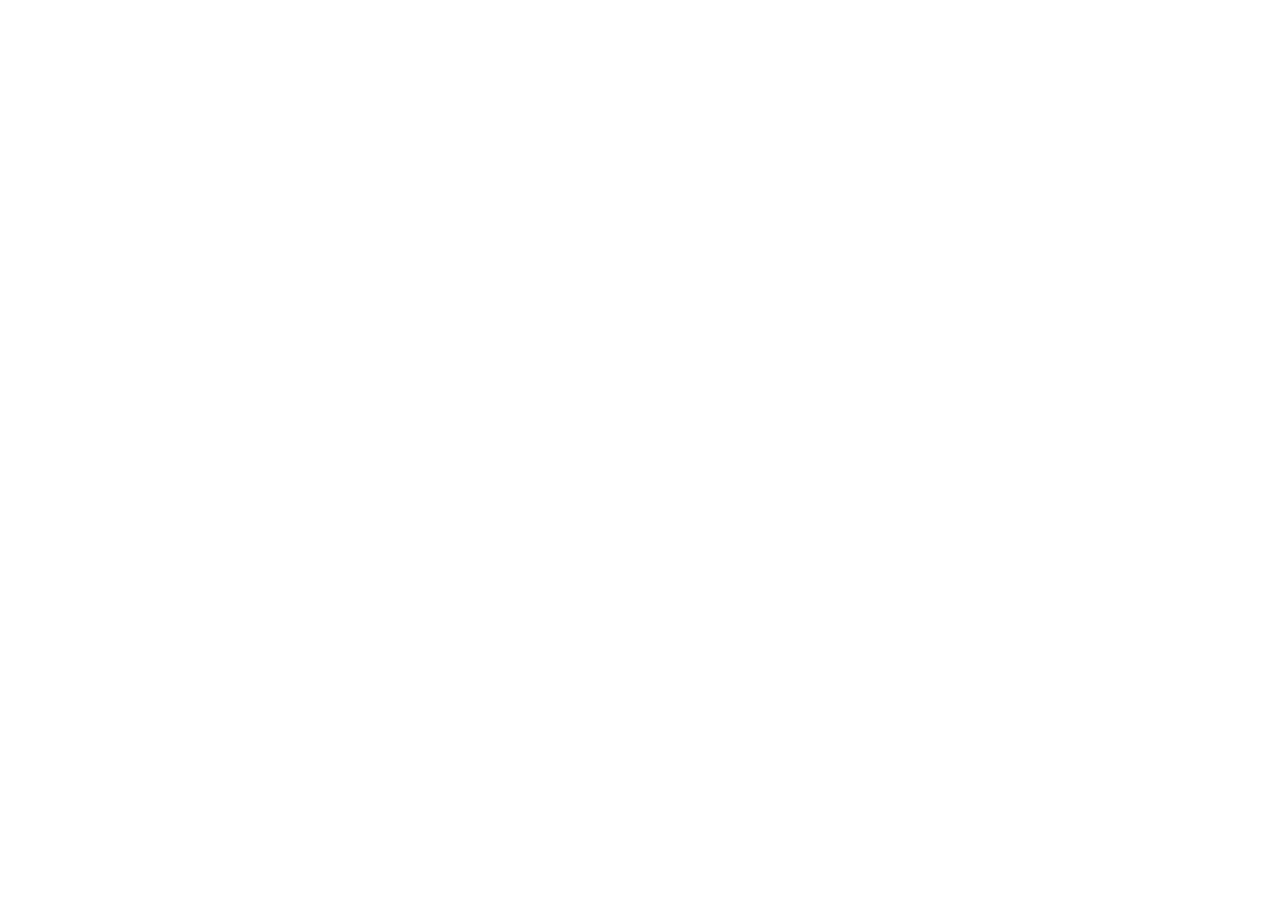
==== 09-Proyecto-Final/index.html @ 2a0a5c34 "Initial commit" ====
<!doctype html>
<html lang="es">
  <head>
    <meta charset="UTF-8" />
    <meta name="viewport" content="width=device-width, initial-scale=1.0" />
    <title>Appwise Music - Proyecto Final</title>
    <link rel="stylesheet" href="style.css" />
  </head>
  <body></body>
</html>
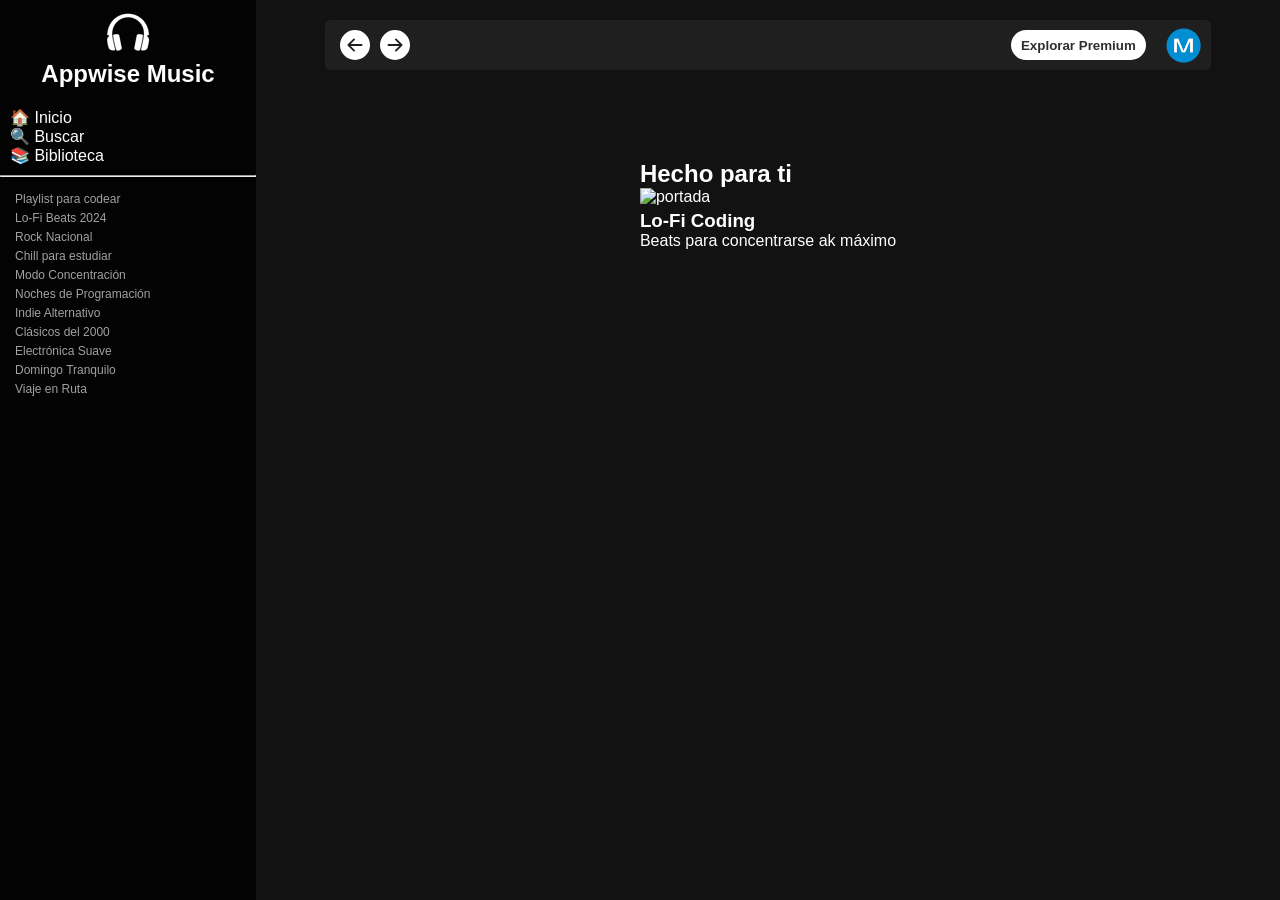
==== commit f6466649: "Proyecto Final: maquetado html y diseño de aside y main" ====
--- a/09-Proyecto-Final/index.html
+++ b/09-Proyecto-Final/index.html
@@ -6,5 +6,83 @@
     <title>Appwise Music - Proyecto Final</title>
     <link rel="stylesheet" href="style.css" />
   </head>
-  <body></body>
+  <body>
+    <article class="contenedor">
+      
+          <aside>
+            <div class="titulo-navbar">
+              <img src="assets/logo.png" alt="logo" width="50px" class="img-logo">
+              <h2>Appwise Music</h2>
+            </div>
+      
+            <ol class="ref-navbar">
+              <li><a href="#">🏠 Inicio</a></li>
+              <li><a href="#">🔍 Buscar</a></li>
+              <li><a href="#">📚 Biblioteca</a></li>
+            </ol>
+      
+            <hr>
+      
+            <ul class="listas-navbar">
+              <li>Playlist para codear</li>
+              <li>Lo-Fi Beats 2024</li>
+              <li>Rock Nacional</li>
+              <li>Chill para estudiar</li>
+              <li>Modo Concentración</li>
+              <li>Noches de Programación</li>
+              <li>Indie Alternativo</li>
+              <li>Clásicos del 2000</li>
+              <li>Electrónica Suave</li>
+              <li>Domingo Tranquilo</li>
+              <li>Viaje en Ruta</li>
+            </ul>
+          </aside>
+      
+      
+          <main>
+            <nav>
+              <div class="flechas">
+                <svg xmlns="http://www.w3.org/2000/svg" width="30" height="30" fill="currentColor" class="bi bi-arrow-left-circle-fill" viewBox="0 0 16 16">
+        <path d="M8 0a8 8 0 1 0 0 16A8 8 0 0 0 8 0m3.5 7.5a.5.5 0 0 1 0 1H5.707l2.147 2.146a.5.5 0 0 1-.708.708l-3-3a.5.5 0 0 1 0-.708l3-3a.5.5 0 1 1 .708.708L5.707 7.5z"/></svg>
+                <svg xmlns="http://www.w3.org/2000/svg" width="30" height="30" fill="currentColor" class="bi bi-arrow-right-circle-fill" viewBox="0 0 16 16">
+        <path d="M8 0a8 8 0 1 1 0 16A8 8 0 0 1 8 0M4.5 7.5a.5.5 0 0 0 0 1h5.793l-2.147 2.146a.5.5 0 0 0 .708.708l3-3a.5.5 0 0 0 0-.708l-3-3a.5.5 0 1 0-.708.708L10.293 7.5z"/></svg>
+              </div>
+      
+              <div class="perfil">
+                <button class="btn-premium">
+                  <h4>Explorar Premium</h4>
+                </button>
+                <img src="assets/perfil.png" alt="perfil" class="img-perfil" height="35">
+              </div>
+            </nav>
+      
+            <section class="inicio">
+              <h2>Hecho para ti</h2> 
+      
+              <div class="playlists">
+                <img src="" alt="portada">
+                <h3>Lo-Fi Coding</h3>
+                <p>Beats para concentrarse ak máximo</p>
+              </div>
+            </section>
+          </main>
+
+    </article>
+
+<!--           <footer>
+            <div class="footer-playlist">
+              <img src="" alt="portada">
+              <div>
+                <h4>Bug en Producción</h4>
+                <p>Los Programadores</p>
+              </div>
+            </div>
+      
+            <audio controls class="cancion">
+              <source src="assets/duki.mp3" type="audio/mpeg">
+              Tu navegador no soporta audio.
+            </audio>
+          </footer> -->
+
+  </body>
 </html>
--- a/09-Proyecto-Final/style.css
+++ b/09-Proyecto-Final/style.css
@@ -0,0 +1,121 @@
+*{
+    list-style: none;
+    text-decoration: none;
+    padding: 0;
+    margin: 0;
+    overflow: hidden;
+
+
+    font-family: 'Lucida Sans', 'Lucida Sans Regular', 'Lucida Grande', 'Lucida Sans Unicode', Geneva, Verdana, sans-serif;
+    color: white;
+}
+
+body{
+    background-color: #121212;
+}
+
+.contenedor{
+    display: grid;
+    grid-template-columns: 20% 1fr;
+}
+
+/* --------------------------------
+ASIDE NAVBAR
+----------------------------- */
+
+aside{
+    background-color: #030303;
+    height: 100vh;
+}
+
+.titulo-navbar{
+    display: flex;
+    flex-direction: column;
+    align-items: center;
+    text-align: center;
+    flex-wrap: wrap;
+
+    margin: 10px;
+    margin-bottom: 20px;
+}
+
+.ref-navbar{
+    margin: 10px;
+}
+
+.listas-navbar{
+    margin: 10px;
+}
+
+.listas-navbar li{
+    margin: 5px;
+    font-size: 12px;
+    color: #a1a1a1;
+}
+
+/* --------------------------------
+MAIN
+----------------------------- */
+main{
+    display: flex;
+    flex-direction: column;
+    align-items: center;
+    padding: 20px;
+    gap: 10vh;
+}
+
+/* ------
+NAV MAIN
+---------- */
+nav{
+    width: 90%;
+    height: 50px;
+    border-radius: 5px;
+    background-color: #1f1f1f;
+
+    display: flex;
+    justify-content: space-between;
+}
+
+.flechas{
+    display: flex;
+    height: 100%;
+    align-items: center;
+    margin-left: 10px;
+}
+
+svg{
+    display: flex;
+    margin: 0 5px;
+}
+
+.perfil{
+    display: flex;
+    align-items: center;
+    margin-right: 10px;
+    gap: 20px;
+}
+
+.btn-premium{
+    height: 30px;
+    border-radius: 20px;
+    border: none;
+    background-color: white;
+    padding: 10px;
+    display: flex;
+    align-items: center;
+}
+
+.btn-premium h4{
+    color: rgb(46, 46, 46);
+    font-family: Verdana, Geneva, Tahoma, sans-serif;
+}
+
+/* ------
+INICIO MAIN
+---------- */
+
+
+/* --------------------------------
+FOOTER
+----------------------------- */
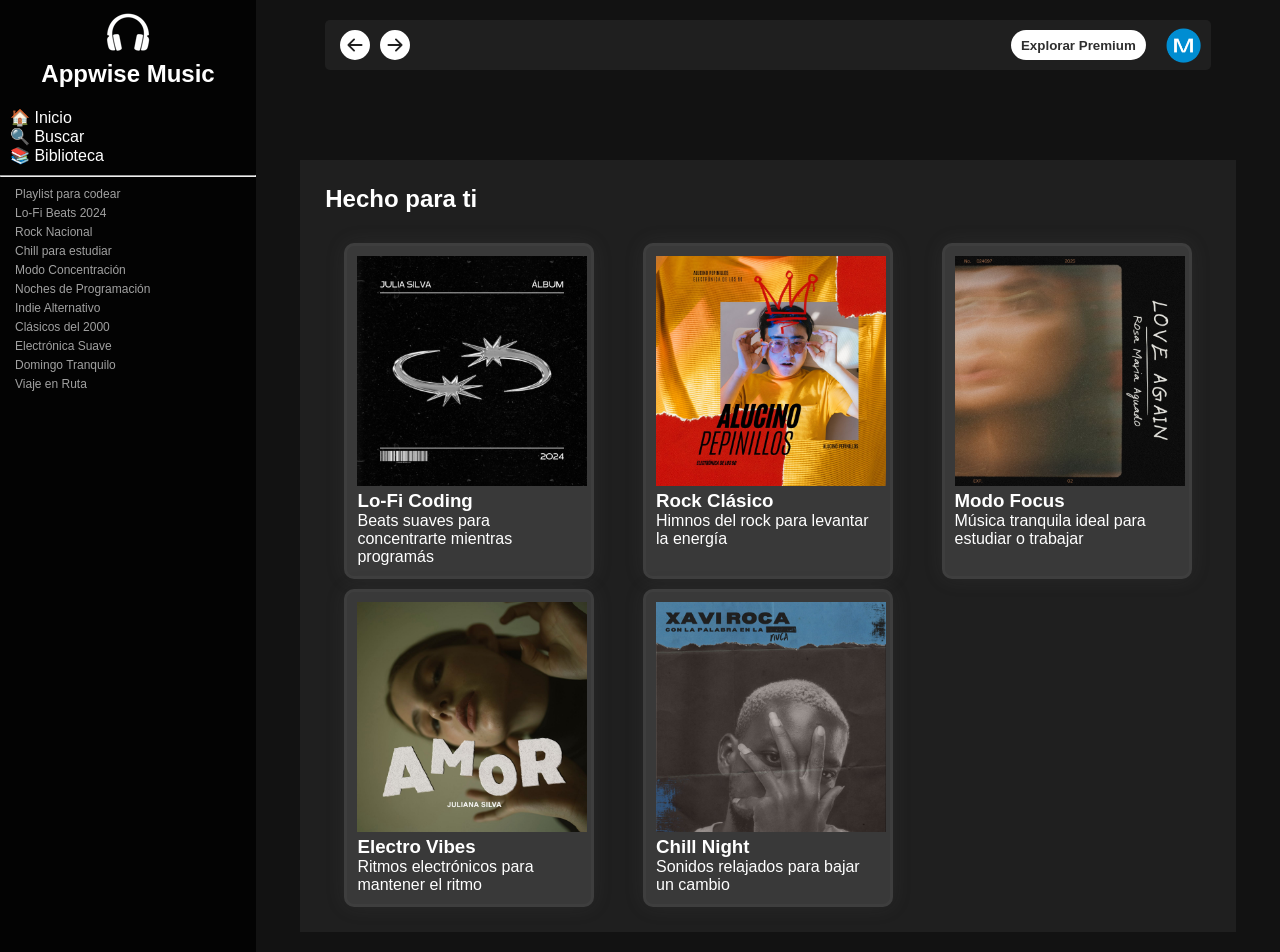
==== commit cf7c6aac: "Proyecto Final: Finalizacion de el inicio con grid" ====
--- a/09-Proyecto-Final/index.html
+++ b/09-Proyecto-Final/index.html
@@ -59,10 +59,36 @@
             <section class="inicio">
               <h2>Hecho para ti</h2> 
       
-              <div class="playlists">
-                <img src="" alt="portada">
-                <h3>Lo-Fi Coding</h3>
-                <p>Beats para concentrarse ak máximo</p>
+              <div class="contenedor-playlists">
+                <div class="playlists">
+                  <img src="assets/portadas/1.jpg" alt="portada" width="230px">
+                  <h3>Lo-Fi Coding</h3>
+                  <p>Beats suaves para concentrarte mientras programás</p>
+                </div>
+
+                <div class="playlists">
+                  <img src="assets/portadas/2.jpg" alt="portada" width="230px">
+                  <h3>Rock Clásico</h3>
+                  <p>Himnos del rock para levantar la energía</p>
+                </div>
+
+                <div class="playlists">
+                  <img src="assets/portadas/3.jpg" alt="portada" width="230px">
+                  <h3>Modo Focus</h3>
+                  <p>Música tranquila ideal para estudiar o trabajar</p>
+                </div>
+
+                <div class="playlists">
+                  <img src="assets/portadas/4.jpg" alt="portada" width="230px">
+                  <h3>Electro Vibes</h3>
+                  <p>Ritmos electrónicos para mantener el ritmo</p>
+                </div>
+
+                <div class="playlists">
+                  <img src="assets/portadas/5.jpg" alt="portada" width="230px">
+                  <h3>Chill Night</h3>
+                  <p>Sonidos relajados para bajar un cambio</p>
+                </div>
               </div>
             </section>
           </main>
--- a/09-Proyecto-Final/style.css
+++ b/09-Proyecto-Final/style.css
@@ -3,7 +3,6 @@
     text-decoration: none;
     padding: 0;
     margin: 0;
-    overflow: hidden;
 
 
     font-family: 'Lucida Sans', 'Lucida Sans Regular', 'Lucida Grande', 'Lucida Sans Unicode', Geneva, Verdana, sans-serif;
@@ -25,7 +24,8 @@
 
 aside{
     background-color: #030303;
-    height: 100vh;
+    height: 100%;
+    overflow: hidden;
 }
 
 .titulo-navbar{
@@ -115,7 +115,30 @@
 INICIO MAIN
 ---------- */
 
+.inicio{
+    width: 90%;
+    background-color: #1f1f1f;
+    display: flex;
+    flex-direction: column;
+    gap: 30px;
+    padding: 25px;
+}
 
-/* --------------------------------
-FOOTER
------------------------------ */+.contenedor-playlists{
+    display: grid;
+    grid-template-columns: repeat(auto-fit, minmax(250px, 1fr));
+    grid-template-rows: repeat(auto-fit,1fr);
+    justify-items: center;
+    gap: 10px;
+}
+
+.playlists{
+    gap: 10px;
+    width: 250px;
+    padding: 10px;
+    box-sizing: border-box;
+    border-radius: 10px;
+    background: #393939;
+    box-shadow: 0px 0px 20px rgba(102, 102, 102, 0.138);
+    border: #e5e5e507 3px solid;
+}
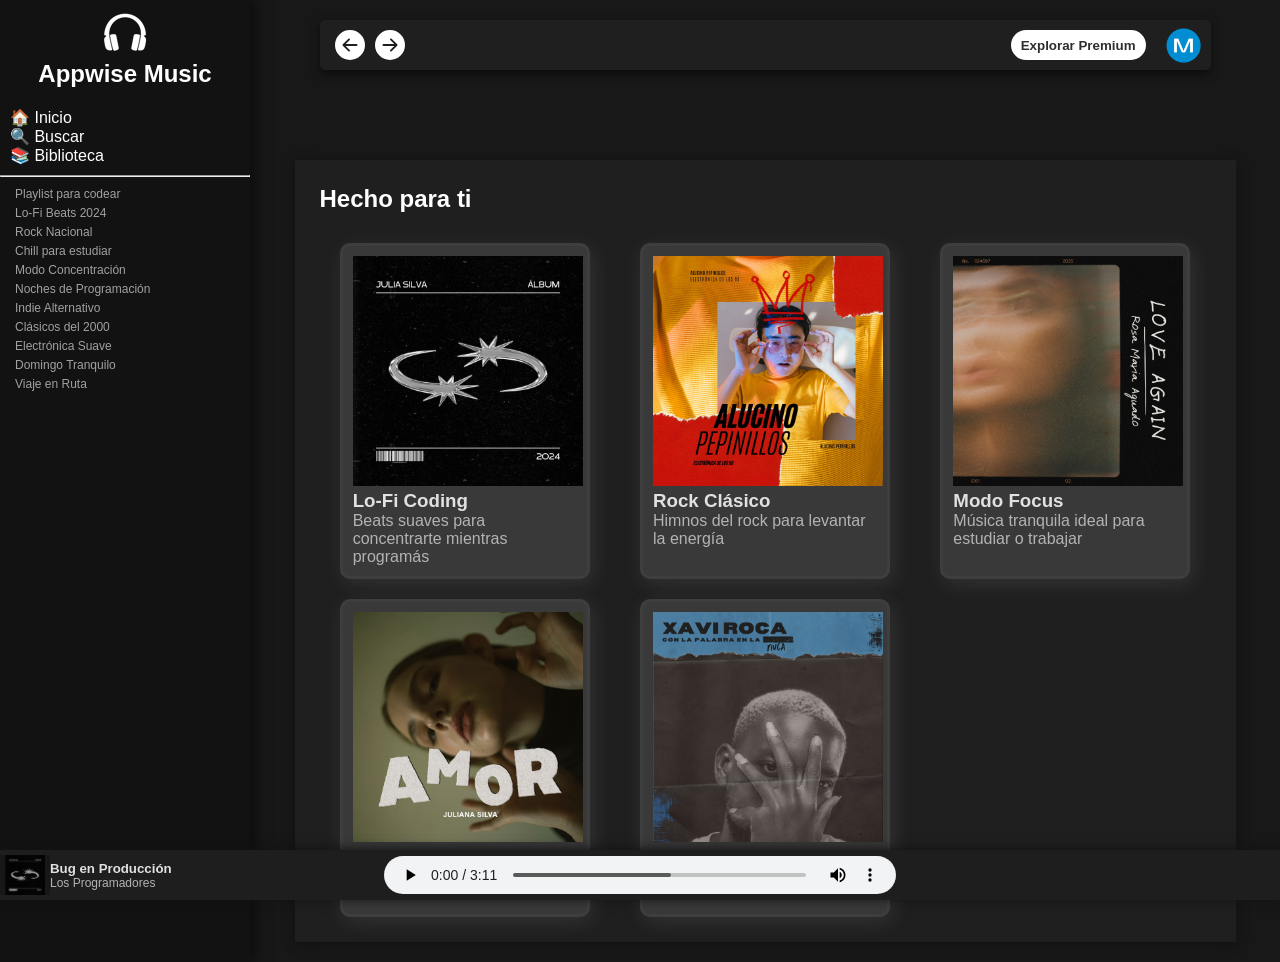
==== commit 43bf9dd5: "Proyecto Final: Terminado." ====
--- a/09-Proyecto-Final/index.html
+++ b/09-Proyecto-Final/index.html
@@ -95,20 +95,20 @@
 
     </article>
 
-<!--           <footer>
-            <div class="footer-playlist">
-              <img src="" alt="portada">
-              <div>
-                <h4>Bug en Producción</h4>
-                <p>Los Programadores</p>
-              </div>
-            </div>
-      
-            <audio controls class="cancion">
-              <source src="assets/duki.mp3" type="audio/mpeg">
-              Tu navegador no soporta audio.
-            </audio>
-          </footer> -->
+    <footer>
+      <div class="cancion-footer">
+        <figure><img src="assets/portadas/1.jpg" alt="portada" width="40px"></figure>
+        <div>
+          <h5>Bug en Producción</h5>
+          <p>Los Programadores</p>
+        </div>
+      </div>
+
+      <audio controls class="cancion">
+        <source src="assets/duki.mp3" type="audio/mpeg">
+        Tu navegador no soporta audio.
+      </audio>
+    </footer>
 
   </body>
 </html>
--- a/09-Proyecto-Final/style.css
+++ b/09-Proyecto-Final/style.css
@@ -9,23 +9,28 @@
     color: white;
 }
 
-body{
+html, body{
+    /* para que ocupe toda la pantalla */
+    height: 100%;
+}
+
+.contenedor{
+    background-color: #181818;
+    min-height: 100%;
+
+    display: grid;
+    grid-template-columns: 250px 1fr;
+}
+
+/* --------------------------------
+SIDEBAR
+----------------------------- */
+
+aside{
     background-color: #121212;
-}
-
-.contenedor{
-    display: grid;
-    grid-template-columns: 20% 1fr;
-}
-
-/* --------------------------------
-ASIDE NAVBAR
------------------------------ */
-
-aside{
-    background-color: #030303;
     height: 100%;
     overflow: hidden;
+    box-shadow: 4px 0 15px rgba(0,0,0,0.6);
 }
 
 .titulo-navbar{
@@ -72,6 +77,7 @@
     height: 50px;
     border-radius: 5px;
     background-color: #1f1f1f;
+    box-shadow: 0 4px 10px rgba(0,0,0,0.5);
 
     display: flex;
     justify-content: space-between;
@@ -116,12 +122,15 @@
 ---------- */
 
 .inicio{
+    display: flex;
+    flex-direction: column;
+
     width: 90%;
-    background-color: #1f1f1f;
-    display: flex;
-    flex-direction: column;
     gap: 30px;
     padding: 25px;
+
+    background-color: #1f1f1f;
+    box-shadow: 0 2px 12px rgba(0,0,0,0.35);
 }
 
 .contenedor-playlists{
@@ -130,6 +139,7 @@
     grid-template-rows: repeat(auto-fit,1fr);
     justify-items: center;
     gap: 10px;
+    row-gap: 20px;
 }
 
 .playlists{
@@ -139,6 +149,68 @@
     box-sizing: border-box;
     border-radius: 10px;
     background: #393939;
-    box-shadow: 0px 0px 20px rgba(102, 102, 102, 0.138);
+    box-shadow: 3px 5px 20px rgba(181, 181, 181, 0.138);
     border: #e5e5e507 3px solid;
+}
+
+.playlists:hover{
+    background: #333333;
+}
+
+/* 
+--------------------
+FOOTER
+-------------------- */
+
+footer{
+    display: flex;
+    min-height: 50px;
+    align-items: center;
+
+    position: fixed;
+    bottom: 0;
+    left: 0;
+    width: 100%;
+
+    background-color: #1e1e1e;
+    box-shadow: 0 -1px 10px #121212;
+}
+
+.cancion-footer{
+    display: flex;
+    height: 90%;
+    align-items: center;
+}
+
+.cancion-footer figure{
+    display: flex;
+    align-items: center;
+    justify-content: center;
+    width: 50px;
+    background: #181717;
+}
+
+.cancion-footer h5{
+    color: #e1e1e1;
+}
+
+.cancion-footer p{
+    font-size: 12px;
+}
+
+audio{
+    position: absolute;
+    left: 50%;
+    transform: translateX(-50%);
+    height: 75%;
+    width: 40%;
+}
+
+
+p{
+    color: #b3b3b3
+}
+
+.playlists h3{
+    color: #e1e1e1;
 }
